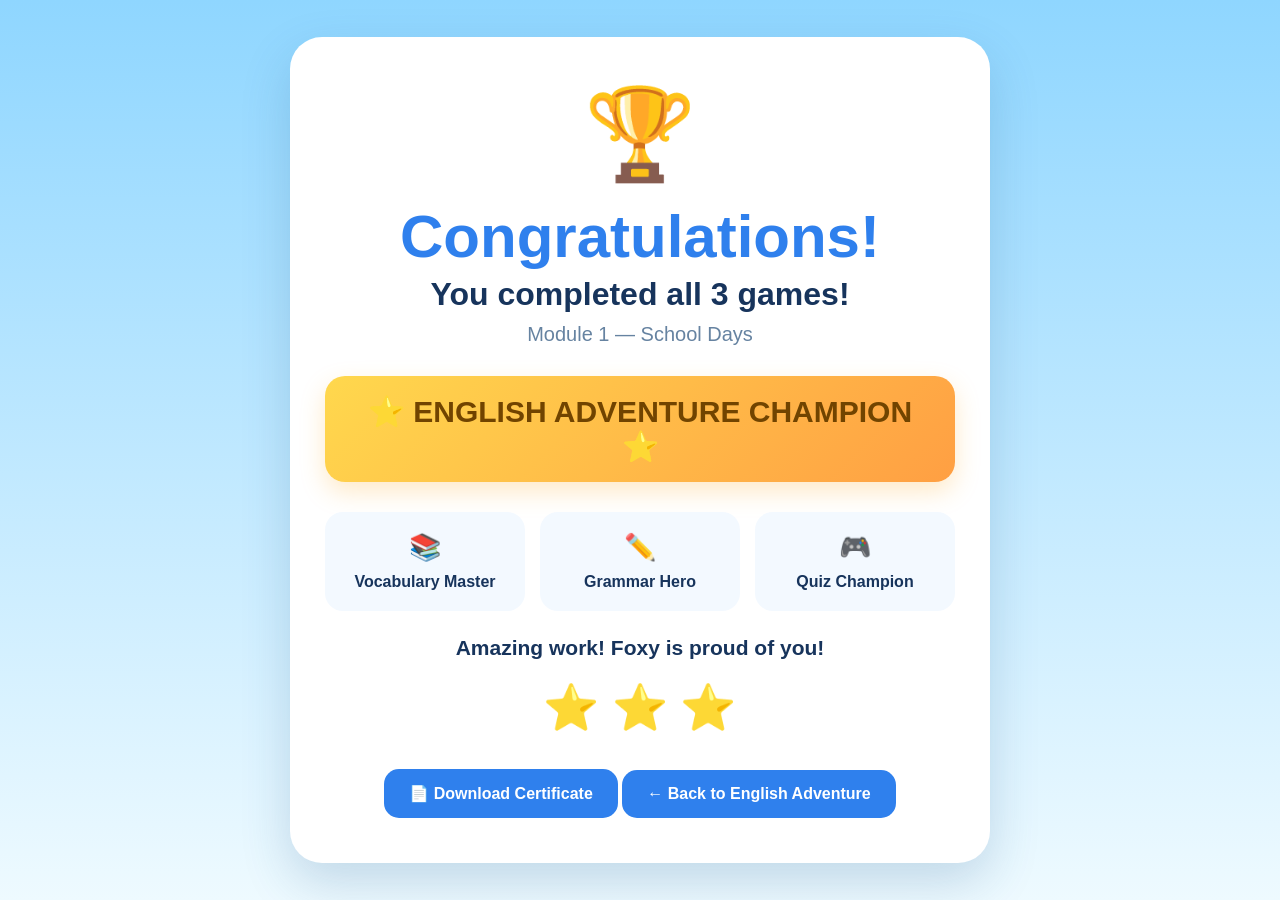
==== reward/index.html @ 7fb0a70d "Add files via upload" ====
<!DOCTYPE html>
<html lang="en">
<head>
  <meta charset="UTF-8">
  <meta name="viewport" content="width=device-width, initial-scale=1.0">

  <title>English Adventure Champion</title>

  <link rel="stylesheet" href="reward.css">
</head>

<body>

  <main class="reward-page">

    <div class="reward-card">

      <div class="trophy">🏆</div>

      <h1>Congratulations!</h1>

      <h2>You completed all 3 games!</h2>

      <p class="subtitle">
        Module 1 — School Days
      </p>

      <div class="champion-badge">
        ⭐ ENGLISH ADVENTURE CHAMPION ⭐
      </div>

      <div class="achievements">

        <div>
          📚
          <strong>Vocabulary Master</strong>
        </div>

        <div>
          ✏️
          <strong>Grammar Hero</strong>
        </div>

        <div>
          🎮
          <strong>Quiz Champion</strong>
        </div>

      </div>

      <p class="message">
        Amazing work! Foxy is proud of you!
      </p>

      <div class="stars">
        ⭐ ⭐ ⭐
      </div>
      <a href="certificate.pdf" download class="home-btn">
  📄 Download Certificate
</a>

      <a href="../index.html" class="home-btn">
        ← Back to English Adventure
      </a>

    </div>

  </main>

</body>
</html>
---- reward/reward.css ----
* {
  box-sizing: border-box;
}

body {
  margin: 0;

  min-height: 100vh;

  font-family:
    "Trebuchet MS",
    Arial,
    sans-serif;

  background:
    linear-gradient(
      180deg,
      #8fd6ff,
      #eefaff
    );

  color: #17345c;
}

.reward-page {
  min-height: 100vh;

  display: flex;

  align-items: center;

  justify-content: center;

  padding: 30px;
}

.reward-card {
  width: min(700px, 100%);

  padding: 45px 35px;

  text-align: center;

  border-radius: 32px;

  background: white;

  box-shadow:
    0 20px 50px
    rgba(31, 90, 140, 0.2);
}

.trophy {
  font-size: 90px;

  animation:
    trophyBounce 1.5s ease-in-out infinite;
}

@keyframes trophyBounce {

  0%,
  100% {
    transform: translateY(0);
  }

  50% {
    transform: translateY(-10px);
  }
}

h1 {
  margin: 15px 0 5px;

  color: #2f80ed;

  font-size:
    clamp(38px, 6vw, 60px);
}

h2 {
  margin: 5px 0;

  font-size:
    clamp(22px, 4vw, 32px);
}

.subtitle {
  margin-top: 10px;

  color: #6683a1;

  font-size: 20px;
}

.champion-badge {
  margin: 30px auto;

  padding: 18px 25px;

  border-radius: 20px;

  background:
    linear-gradient(
      135deg,
      #ffd84d,
      #ff9f43
    );

  color: #714400;

  font-size:
    clamp(20px, 4vw, 30px);

  font-weight: 900;

  box-shadow:
    0 10px 25px
    rgba(255, 170, 40, 0.25);
}

.achievements {
  margin: 25px 0;

  display: grid;

  grid-template-columns:
    repeat(3, 1fr);

  gap: 15px;
}

.achievements div {
  padding: 20px 12px;

  border-radius: 18px;

  background: #f3f9ff;

  font-size: 26px;
}

.achievements strong {
  display: block;

  margin-top: 10px;

  font-size: 16px;
}

.message {
  font-size: 21px;

  font-weight: bold;
}

.stars {
  margin: 20px 0;

  font-size: 45px;
}

.home-btn {
  display: inline-block;

  margin-top: 15px;

  padding: 15px 25px;

  border-radius: 15px;

  background: #2f80ed;

  color: white;

  text-decoration: none;

  font-weight: 900;
}

.home-btn:hover {
  background: #1d6fd1;
}

@media (max-width: 650px) {

  .achievements {
    grid-template-columns: 1fr;
  }

  .reward-card {
    padding: 30px 20px;
  }
}
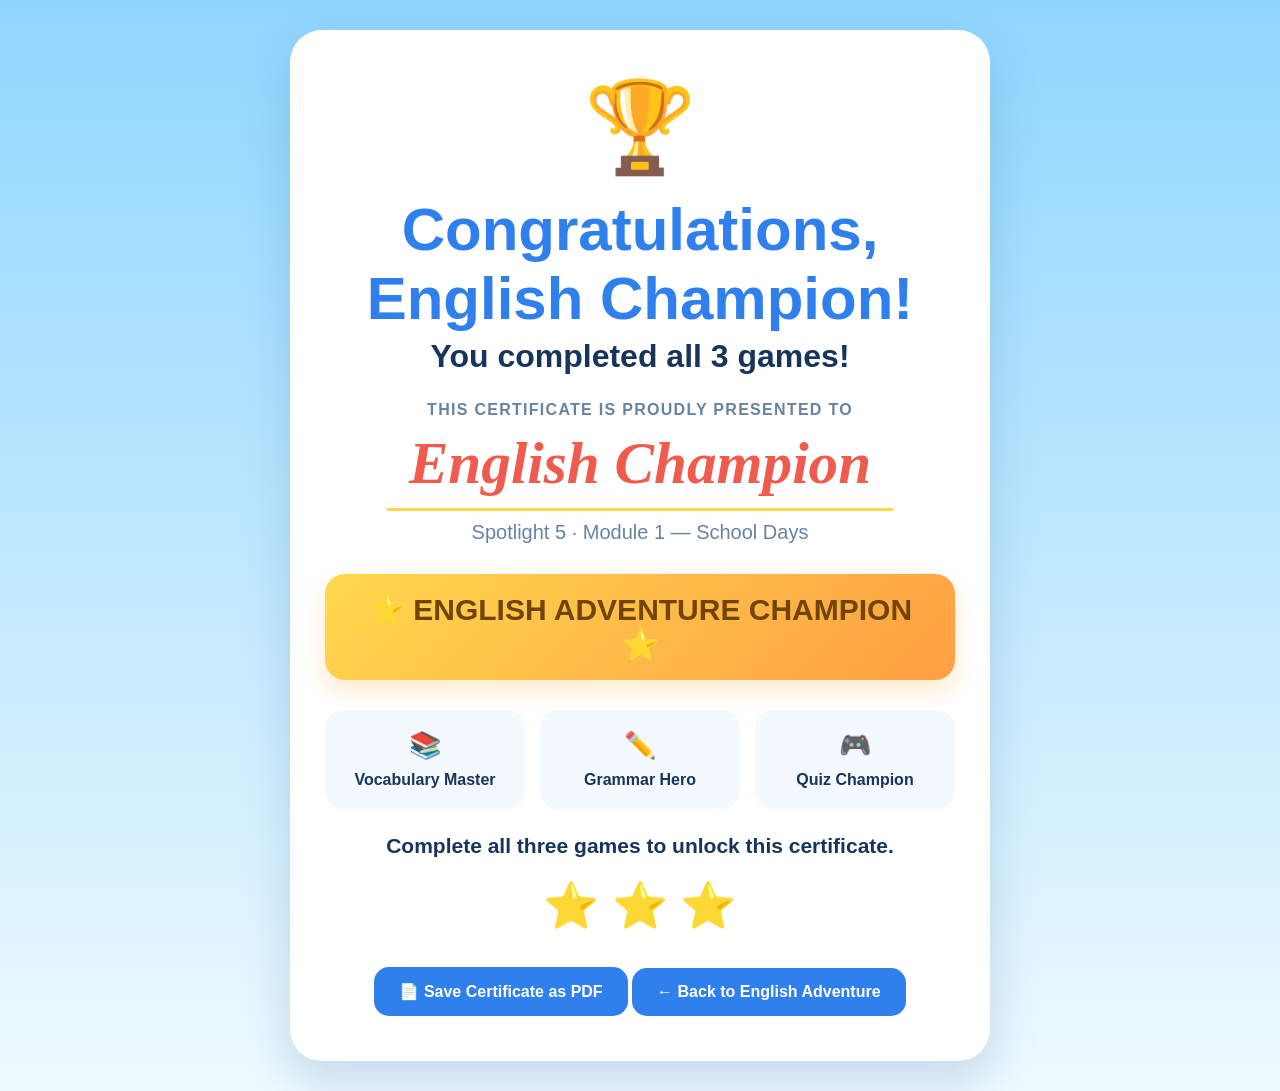
==== commit ef70b74f: "Add files via upload" ====
--- a/reward/index.html
+++ b/reward/index.html
@@ -17,13 +17,13 @@
 
       <div class="trophy">🏆</div>
 
-      <h1>Congratulations!</h1>
+      <h1>Congratulations, <span id="certificateName">Champion</span>!</h1>
 
       <h2>You completed all 3 games!</h2>
 
-      <p class="subtitle">
-        Module 1 — School Days
-      </p>
+      <p class="certificate-line">This certificate is proudly presented to</p>
+      <div class="student-name" id="studentName">Champion</div>
+      <p class="subtitle" id="certificateModule">Module 1 — School Days</p>
 
       <div class="champion-badge">
         ⭐ ENGLISH ADVENTURE CHAMPION ⭐
@@ -55,9 +55,7 @@
       <div class="stars">
         ⭐ ⭐ ⭐
       </div>
-      <a href="certificate.pdf" download class="home-btn">
-  📄 Download Certificate
-</a>
+      <button id="printCertificateBtn" type="button" class="home-btn">📄 Save Certificate as PDF</button>
 
       <a href="../index.html" class="home-btn">
         ← Back to English Adventure
@@ -65,7 +63,8 @@
 
     </div>
 
-  </main>
+  </main>
+  <script src="reward.js"></script>
 
 </body>
-</html>+</html>
--- a/reward/reward.css
+++ b/reward/reward.css
@@ -191,4 +191,8 @@
   .reward-card {
     padding: 30px 20px;
   }
-}+}
+.certificate-line{margin:26px 0 4px;color:#6683a1;font-size:1rem;font-weight:700;text-transform:uppercase;letter-spacing:.08em}
+.student-name{display:inline-block;min-width:65%;padding:6px 22px 10px;border-bottom:3px solid #ffd84d;color:#ef5c4d;font-family:Georgia,serif;font-size:clamp(2rem,6vw,3.7rem);font-style:italic;font-weight:700}
+.home-btn{border:0;cursor:pointer;font-family:inherit;font-size:1rem}
+@media print{body{background:#fff}.reward-page{padding:0}.reward-card{width:100%;max-width:none;min-height:100vh;border:12px double #ffd84d;border-radius:0;box-shadow:none}.home-btn{display:none}.trophy{animation:none}}
